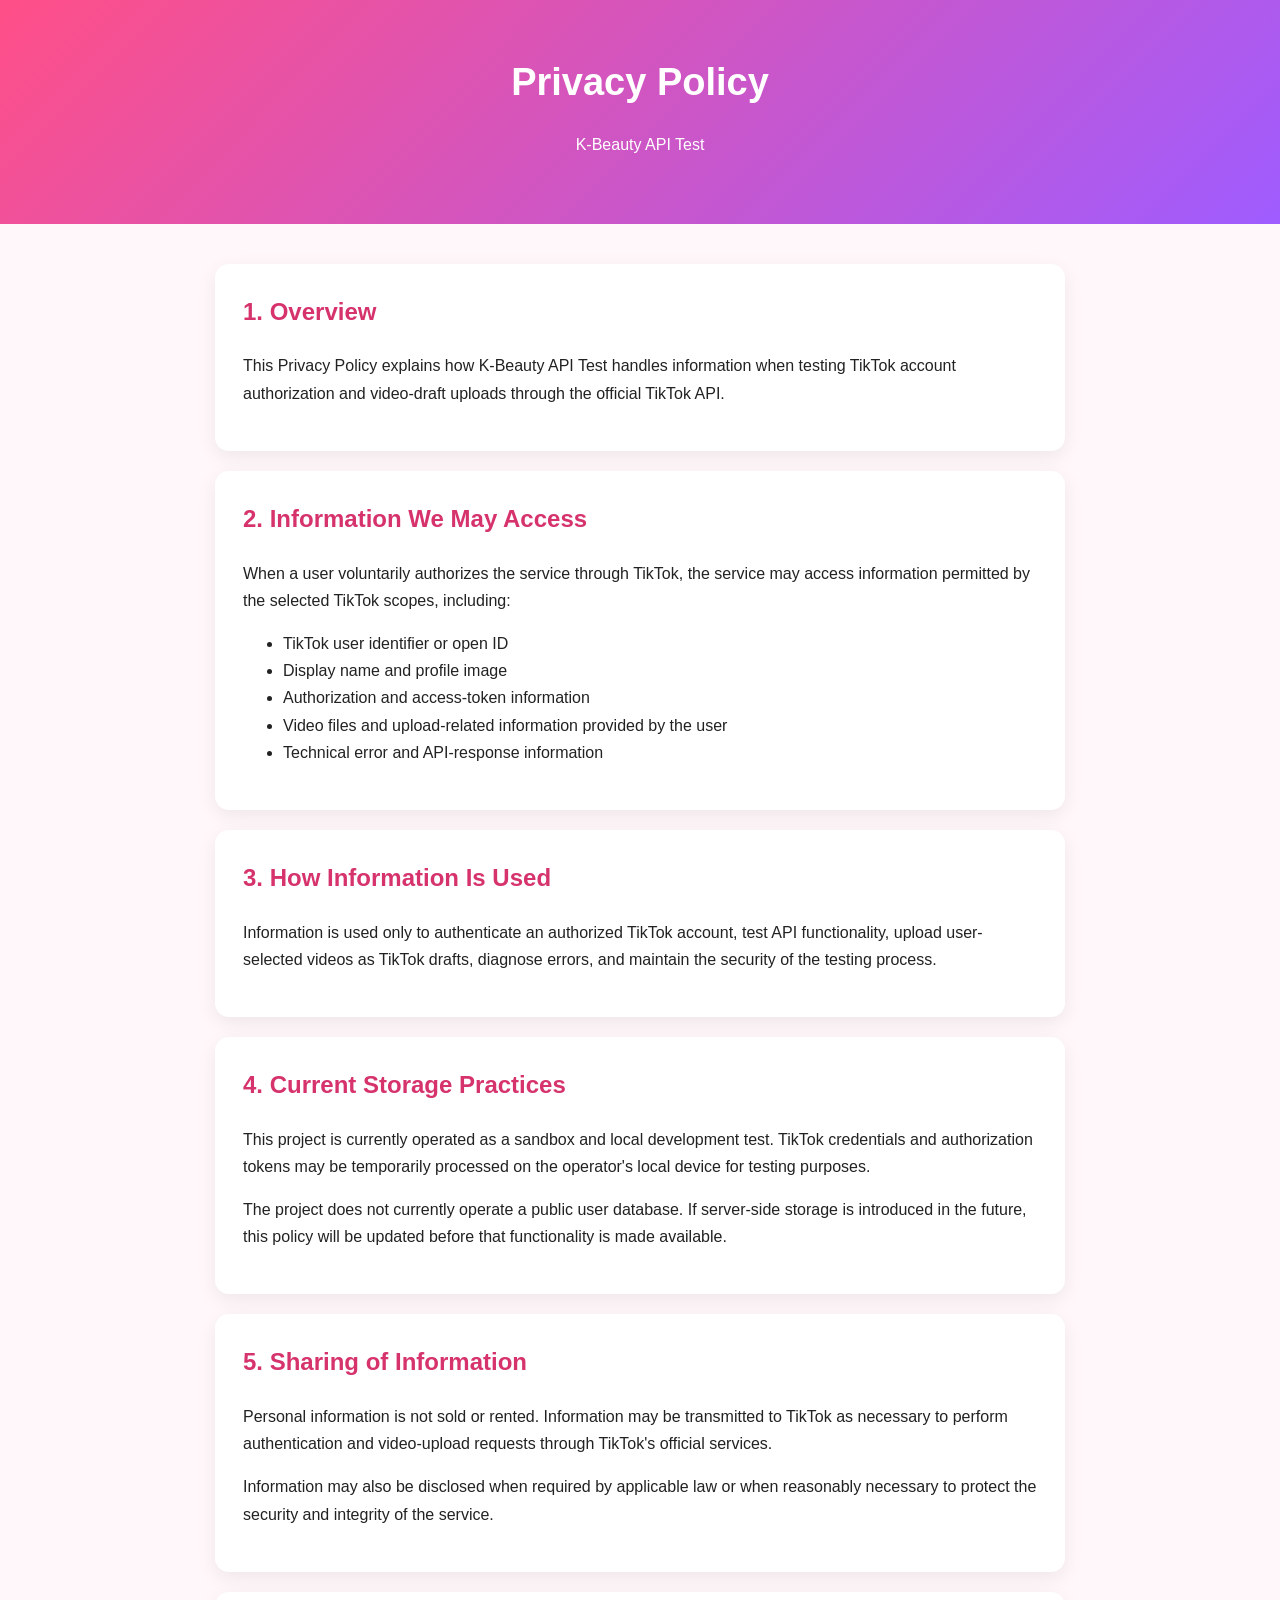
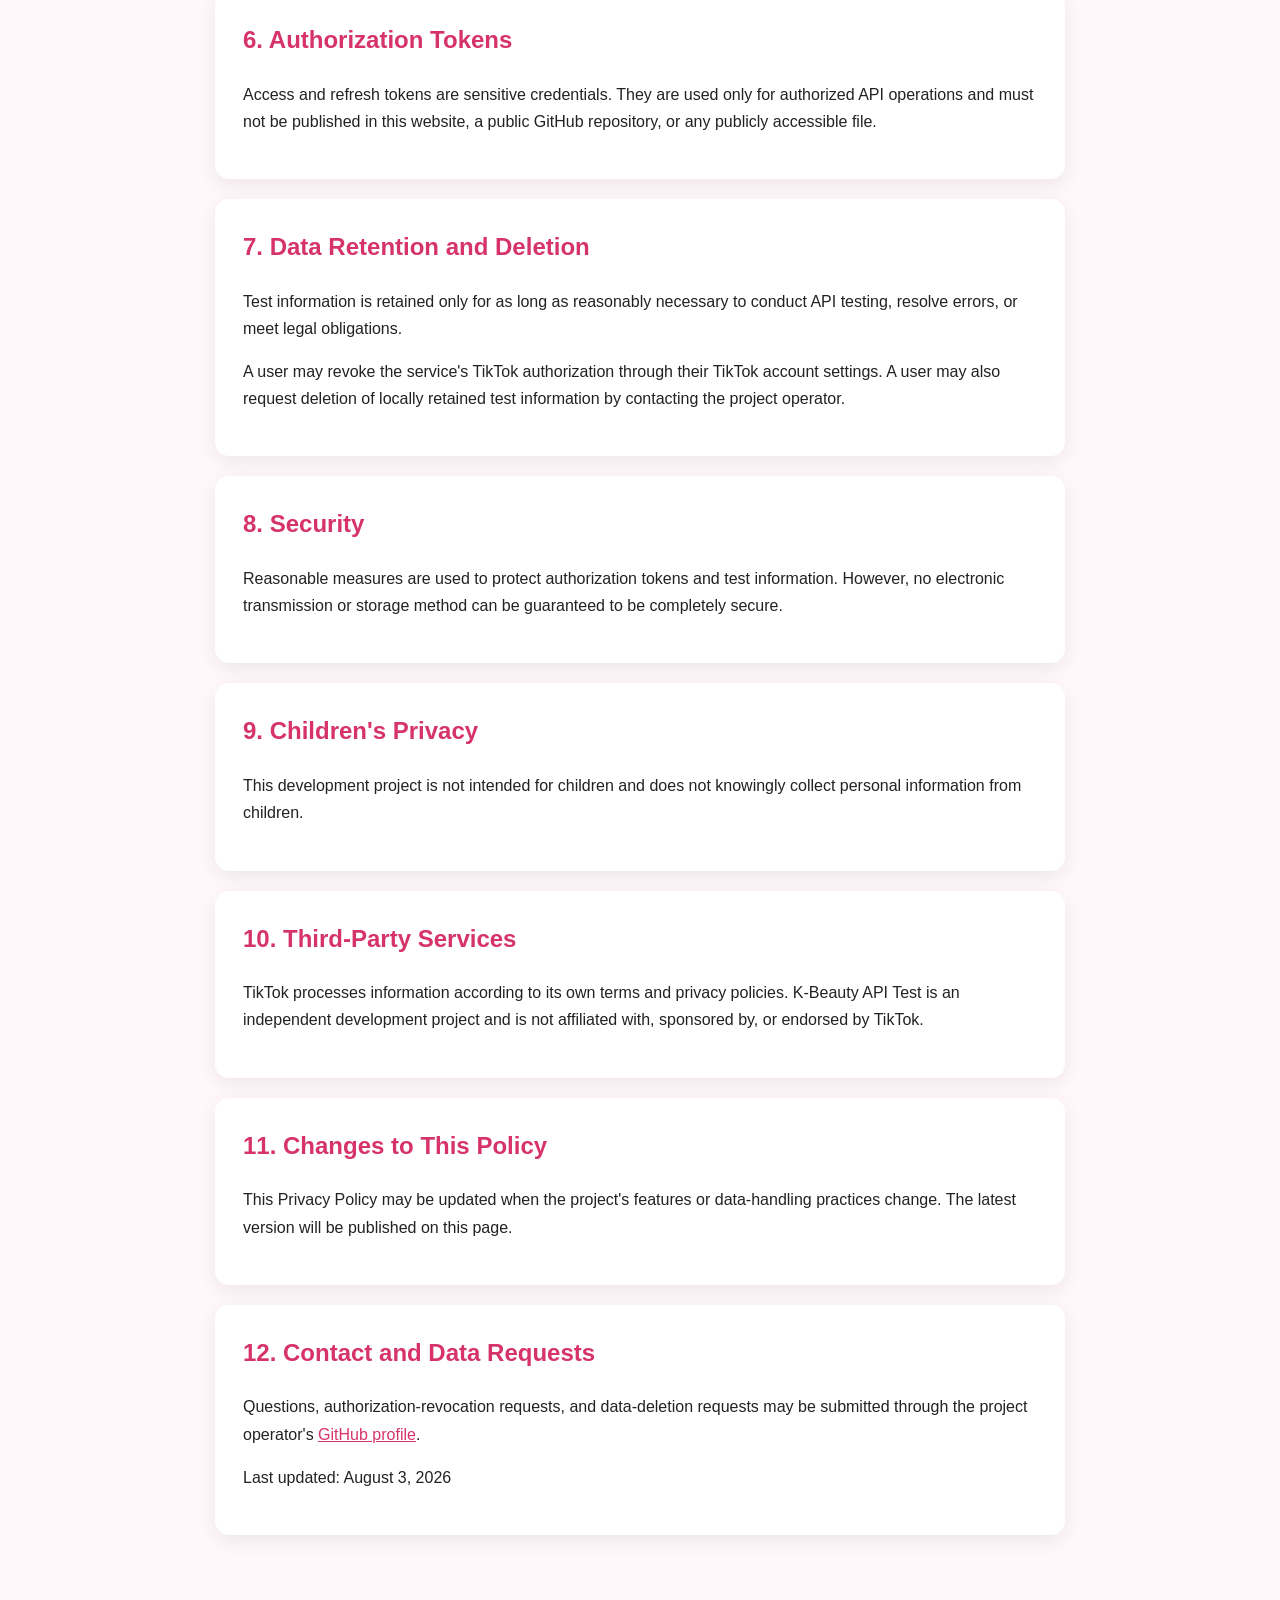
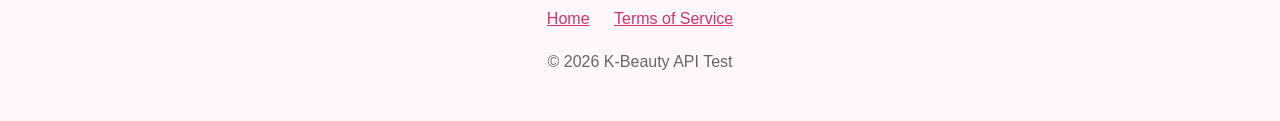
==== privacy.html @ d3328d34 "Add privacy page This file contains the Privacy Policy for the K-Beauty API Test project, detailing " ====
<!DOCTYPE html>
<html lang="en">
<head>
  <meta charset="UTF-8">
  <meta name="viewport" content="width=device-width, initial-scale=1.0">
  <title>Privacy Policy | K-Beauty API Test</title>

  <style>
    body {
      margin: 0;
      font-family: Arial, sans-serif;
      background: #fff7fa;
      color: #222;
      line-height: 1.7;
    }

    header {
      background: linear-gradient(135deg, #ff4f87, #9f5cff);
      color: white;
      padding: 50px 20px;
      text-align: center;
    }

    header h1 {
      margin: 0;
      font-size: 38px;
    }

    main {
      max-width: 850px;
      margin: 40px auto;
      padding: 0 20px;
    }

    section {
      background: white;
      border-radius: 14px;
      padding: 28px;
      margin-bottom: 20px;
      box-shadow: 0 6px 20px rgba(0, 0, 0, 0.07);
    }

    h2 {
      color: #d6336c;
      margin-top: 0;
    }

    a {
      color: #d6336c;
    }

    footer {
      text-align: center;
      padding: 30px 20px;
      color: #666;
    }

    footer a {
      margin: 0 10px;
    }
  </style>
</head>

<body>
  <header>
    <h1>Privacy Policy</h1>
    <p>K-Beauty API Test</p>
  </header>

  <main>
    <section>
      <h2>1. Overview</h2>
      <p>
        This Privacy Policy explains how K-Beauty API Test handles
        information when testing TikTok account authorization and
        video-draft uploads through the official TikTok API.
      </p>
    </section>

    <section>
      <h2>2. Information We May Access</h2>
      <p>
        When a user voluntarily authorizes the service through TikTok,
        the service may access information permitted by the selected
        TikTok scopes, including:
      </p>
      <ul>
        <li>TikTok user identifier or open ID</li>
        <li>Display name and profile image</li>
        <li>Authorization and access-token information</li>
        <li>Video files and upload-related information provided by the user</li>
        <li>Technical error and API-response information</li>
      </ul>
    </section>

    <section>
      <h2>3. How Information Is Used</h2>
      <p>
        Information is used only to authenticate an authorized TikTok
        account, test API functionality, upload user-selected videos as
        TikTok drafts, diagnose errors, and maintain the security of the
        testing process.
      </p>
    </section>

    <section>
      <h2>4. Current Storage Practices</h2>
      <p>
        This project is currently operated as a sandbox and local
        development test. TikTok credentials and authorization tokens
        may be temporarily processed on the operator's local device for
        testing purposes.
      </p>
      <p>
        The project does not currently operate a public user database.
        If server-side storage is introduced in the future, this policy
        will be updated before that functionality is made available.
      </p>
    </section>

    <section>
      <h2>5. Sharing of Information</h2>
      <p>
        Personal information is not sold or rented. Information may be
        transmitted to TikTok as necessary to perform authentication
        and video-upload requests through TikTok's official services.
      </p>
      <p>
        Information may also be disclosed when required by applicable
        law or when reasonably necessary to protect the security and
        integrity of the service.
      </p>
    </section>

    <section>
      <h2>6. Authorization Tokens</h2>
      <p>
        Access and refresh tokens are sensitive credentials. They are
        used only for authorized API operations and must not be
        published in this website, a public GitHub repository, or any
        publicly accessible file.
      </p>
    </section>

    <section>
      <h2>7. Data Retention and Deletion</h2>
      <p>
        Test information is retained only for as long as reasonably
        necessary to conduct API testing, resolve errors, or meet legal
        obligations.
      </p>
      <p>
        A user may revoke the service's TikTok authorization through
        their TikTok account settings. A user may also request deletion
        of locally retained test information by contacting the project
        operator.
      </p>
    </section>

    <section>
      <h2>8. Security</h2>
      <p>
        Reasonable measures are used to protect authorization tokens
        and test information. However, no electronic transmission or
        storage method can be guaranteed to be completely secure.
      </p>
    </section>

    <section>
      <h2>9. Children's Privacy</h2>
      <p>
        This development project is not intended for children and does
        not knowingly collect personal information from children.
      </p>
    </section>

    <section>
      <h2>10. Third-Party Services</h2>
      <p>
        TikTok processes information according to its own terms and
        privacy policies. K-Beauty API Test is an independent
        development project and is not affiliated with, sponsored by,
        or endorsed by TikTok.
      </p>
    </section>

    <section>
      <h2>11. Changes to This Policy</h2>
      <p>
        This Privacy Policy may be updated when the project's features
        or data-handling practices change. The latest version will be
        published on this page.
      </p>
    </section>

    <section>
      <h2>12. Contact and Data Requests</h2>
      <p>
        Questions, authorization-revocation requests, and data-deletion
        requests may be submitted through the project operator's
        <a href="https://github.com/k2postman">GitHub profile</a>.
      </p>
      <p>Last updated: August 3, 2026</p>
    </section>
  </main>

  <footer>
    <a href="index.html">Home</a>
    <a href="terms.html">Terms of Service</a>
    <p>&copy; 2026 K-Beauty API Test</p>
  </footer>
</body>
</html>
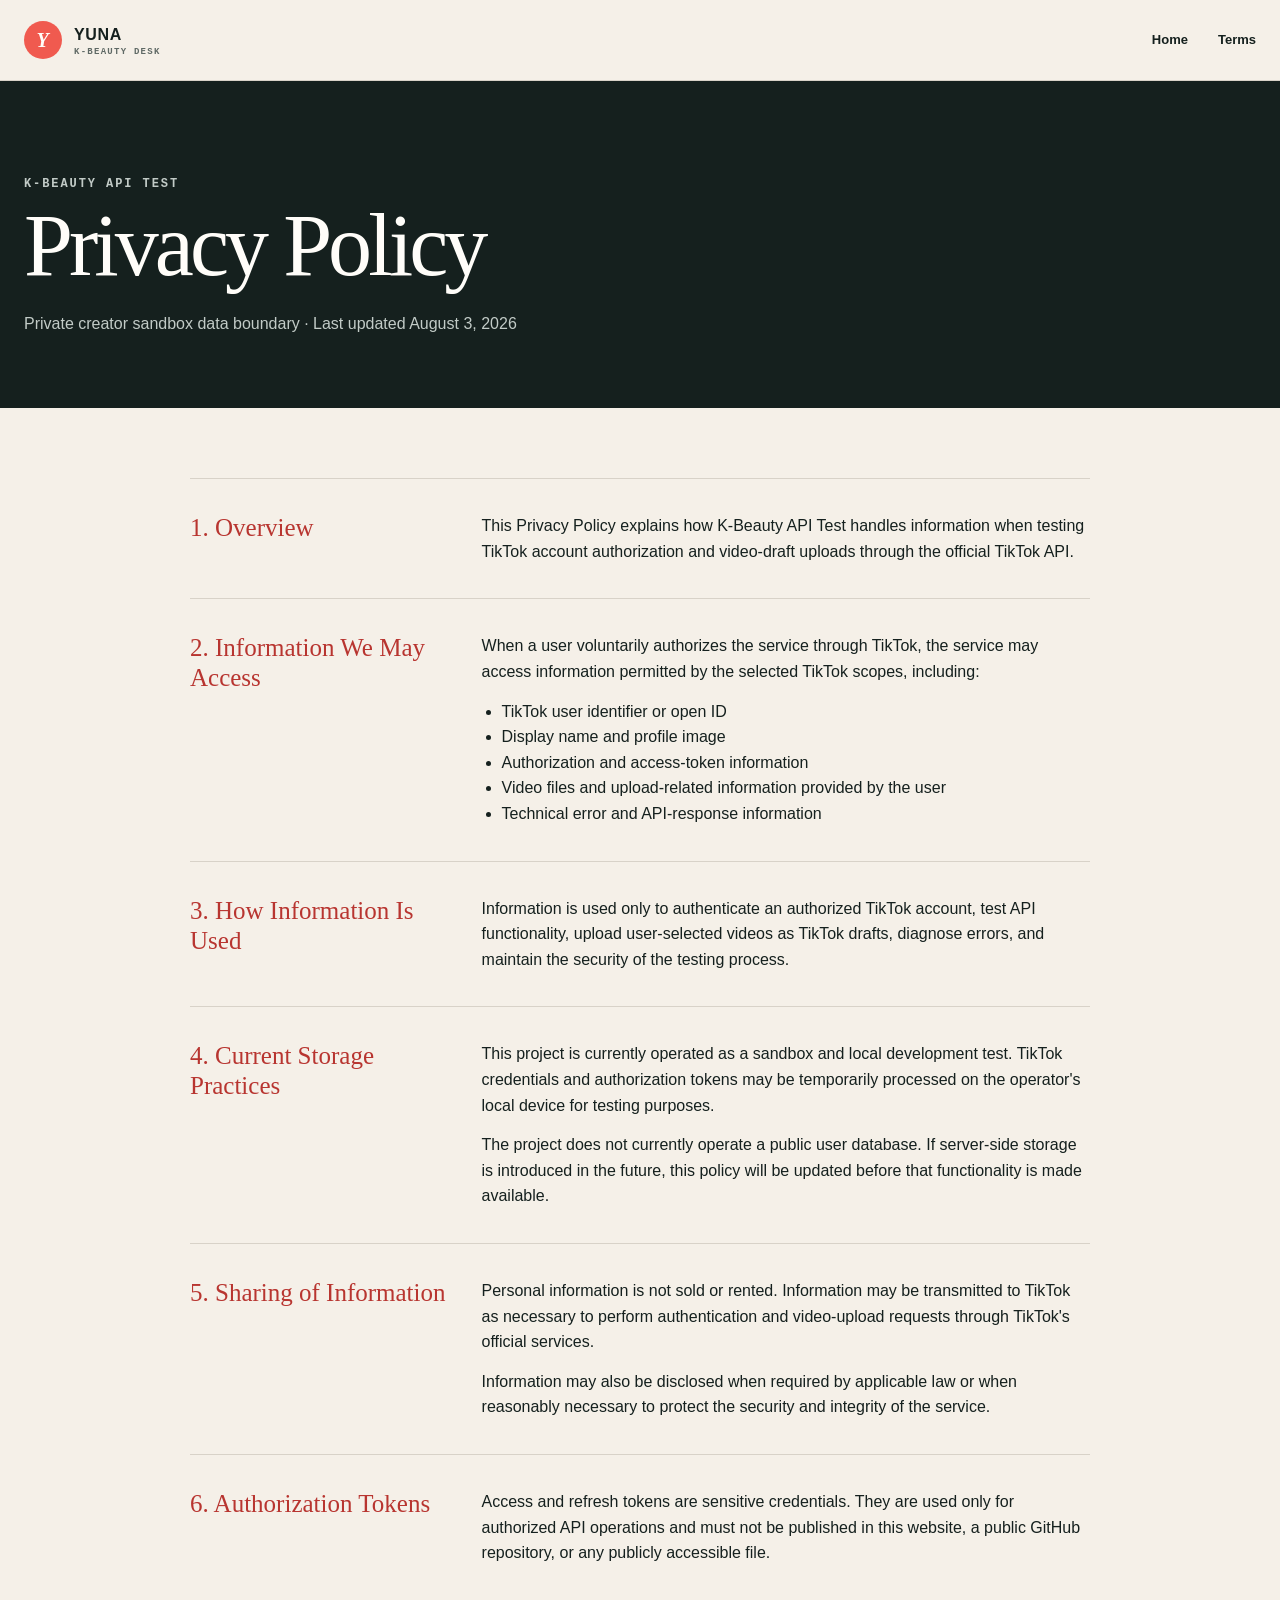
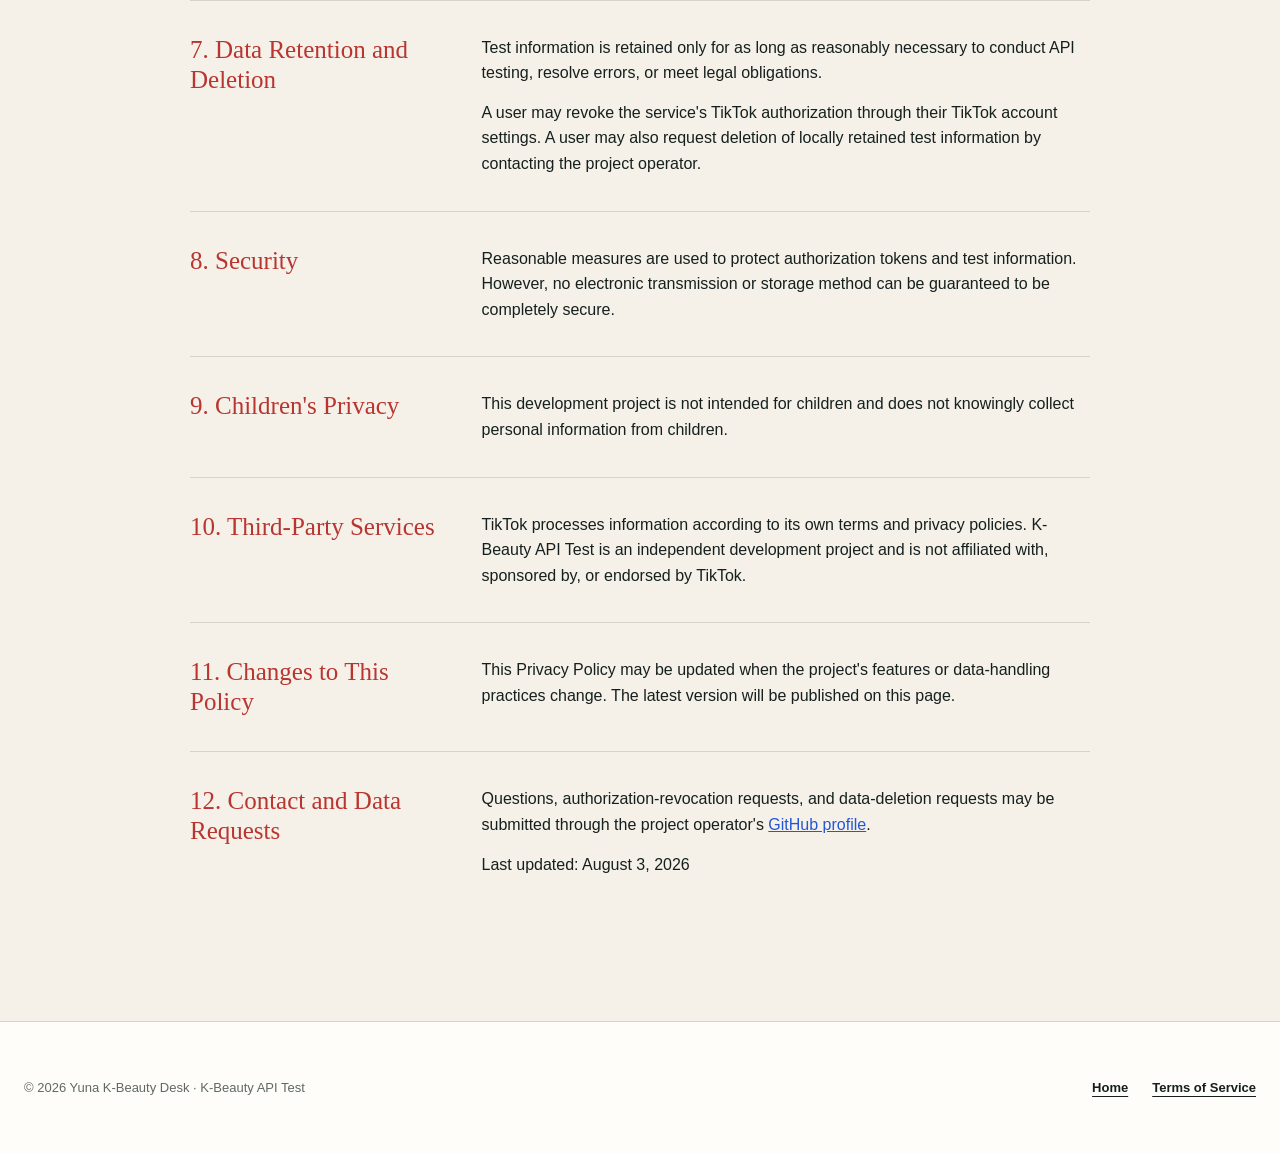
==== commit 0ab3dbb6: "[verified] Build Yuna K-Beauty channel site" ====
--- a/privacy.html
+++ b/privacy.html
@@ -3,211 +3,36 @@
 <head>
   <meta charset="UTF-8">
   <meta name="viewport" content="width=device-width, initial-scale=1.0">
-  <title>Privacy Policy | K-Beauty API Test</title>
-
-  <style>
-    body {
-      margin: 0;
-      font-family: Arial, sans-serif;
-      background: #fff7fa;
-      color: #222;
-      line-height: 1.7;
-    }
-
-    header {
-      background: linear-gradient(135deg, #ff4f87, #9f5cff);
-      color: white;
-      padding: 50px 20px;
-      text-align: center;
-    }
-
-    header h1 {
-      margin: 0;
-      font-size: 38px;
-    }
-
-    main {
-      max-width: 850px;
-      margin: 40px auto;
-      padding: 0 20px;
-    }
-
-    section {
-      background: white;
-      border-radius: 14px;
-      padding: 28px;
-      margin-bottom: 20px;
-      box-shadow: 0 6px 20px rgba(0, 0, 0, 0.07);
-    }
-
-    h2 {
-      color: #d6336c;
-      margin-top: 0;
-    }
-
-    a {
-      color: #d6336c;
-    }
-
-    footer {
-      text-align: center;
-      padding: 30px 20px;
-      color: #666;
-    }
-
-    footer a {
-      margin: 0 10px;
-    }
-  </style>
+  <meta name="description" content="Privacy Policy for the private K-Beauty API Test creator sandbox.">
+  <link rel="icon" type="image/jpeg" href="assets/yuna-channel-avatar.jpg">
+  <link rel="stylesheet" href="styles.css">
+  <title>Privacy Policy | Yuna K-Beauty Desk</title>
 </head>
-
 <body>
-  <header>
-    <h1>Privacy Policy</h1>
-    <p>K-Beauty API Test</p>
+  <a class="skip-link" href="#main-content">Skip to main content</a>
+  <header class="site-header">
+    <nav class="nav wrap" aria-label="Primary navigation">
+      <a class="brand" href="index.html" aria-label="Yuna K-Beauty Desk home"><span class="brand-mark" aria-hidden="true">Y</span><span>YUNA <small>K-BEAUTY DESK</small></span></a>
+      <ul class="nav-links"><li><a href="index.html">Home</a></li><li><a href="terms.html">Terms</a></li></ul>
+    </nav>
   </header>
-
-  <main>
-    <section>
-      <h2>1. Overview</h2>
-      <p>
-        This Privacy Policy explains how K-Beauty API Test handles
-        information when testing TikTok account authorization and
-        video-draft uploads through the official TikTok API.
-      </p>
-    </section>
-
-    <section>
-      <h2>2. Information We May Access</h2>
-      <p>
-        When a user voluntarily authorizes the service through TikTok,
-        the service may access information permitted by the selected
-        TikTok scopes, including:
-      </p>
-      <ul>
-        <li>TikTok user identifier or open ID</li>
-        <li>Display name and profile image</li>
-        <li>Authorization and access-token information</li>
-        <li>Video files and upload-related information provided by the user</li>
-        <li>Technical error and API-response information</li>
-      </ul>
-    </section>
-
-    <section>
-      <h2>3. How Information Is Used</h2>
-      <p>
-        Information is used only to authenticate an authorized TikTok
-        account, test API functionality, upload user-selected videos as
-        TikTok drafts, diagnose errors, and maintain the security of the
-        testing process.
-      </p>
-    </section>
-
-    <section>
-      <h2>4. Current Storage Practices</h2>
-      <p>
-        This project is currently operated as a sandbox and local
-        development test. TikTok credentials and authorization tokens
-        may be temporarily processed on the operator's local device for
-        testing purposes.
-      </p>
-      <p>
-        The project does not currently operate a public user database.
-        If server-side storage is introduced in the future, this policy
-        will be updated before that functionality is made available.
-      </p>
-    </section>
-
-    <section>
-      <h2>5. Sharing of Information</h2>
-      <p>
-        Personal information is not sold or rented. Information may be
-        transmitted to TikTok as necessary to perform authentication
-        and video-upload requests through TikTok's official services.
-      </p>
-      <p>
-        Information may also be disclosed when required by applicable
-        law or when reasonably necessary to protect the security and
-        integrity of the service.
-      </p>
-    </section>
-
-    <section>
-      <h2>6. Authorization Tokens</h2>
-      <p>
-        Access and refresh tokens are sensitive credentials. They are
-        used only for authorized API operations and must not be
-        published in this website, a public GitHub repository, or any
-        publicly accessible file.
-      </p>
-    </section>
-
-    <section>
-      <h2>7. Data Retention and Deletion</h2>
-      <p>
-        Test information is retained only for as long as reasonably
-        necessary to conduct API testing, resolve errors, or meet legal
-        obligations.
-      </p>
-      <p>
-        A user may revoke the service's TikTok authorization through
-        their TikTok account settings. A user may also request deletion
-        of locally retained test information by contacting the project
-        operator.
-      </p>
-    </section>
-
-    <section>
-      <h2>8. Security</h2>
-      <p>
-        Reasonable measures are used to protect authorization tokens
-        and test information. However, no electronic transmission or
-        storage method can be guaranteed to be completely secure.
-      </p>
-    </section>
-
-    <section>
-      <h2>9. Children's Privacy</h2>
-      <p>
-        This development project is not intended for children and does
-        not knowingly collect personal information from children.
-      </p>
-    </section>
-
-    <section>
-      <h2>10. Third-Party Services</h2>
-      <p>
-        TikTok processes information according to its own terms and
-        privacy policies. K-Beauty API Test is an independent
-        development project and is not affiliated with, sponsored by,
-        or endorsed by TikTok.
-      </p>
-    </section>
-
-    <section>
-      <h2>11. Changes to This Policy</h2>
-      <p>
-        This Privacy Policy may be updated when the project's features
-        or data-handling practices change. The latest version will be
-        published on this page.
-      </p>
-    </section>
-
-    <section>
-      <h2>12. Contact and Data Requests</h2>
-      <p>
-        Questions, authorization-revocation requests, and data-deletion
-        requests may be submitted through the project operator's
-        <a href="https://github.com/k2postman">GitHub profile</a>.
-      </p>
-      <p>Last updated: August 3, 2026</p>
-    </section>
+  <div class="legal-hero">
+    <div class="wrap"><p class="eyebrow">K-Beauty API Test</p><h1>Privacy Policy</h1><p>Private creator sandbox data boundary · Last updated August 3, 2026</p></div>
+  </div>
+  <main class="legal-main wrap" id="main-content">
+    <section><h2>1. Overview</h2><div><p>This Privacy Policy explains how K-Beauty API Test handles information when testing TikTok account authorization and video-draft uploads through the official TikTok API.</p></div></section>
+    <section><h2>2. Information We May Access</h2><div><p>When a user voluntarily authorizes the service through TikTok, the service may access information permitted by the selected TikTok scopes, including:</p><ul><li>TikTok user identifier or open ID</li><li>Display name and profile image</li><li>Authorization and access-token information</li><li>Video files and upload-related information provided by the user</li><li>Technical error and API-response information</li></ul></div></section>
+    <section><h2>3. How Information Is Used</h2><div><p>Information is used only to authenticate an authorized TikTok account, test API functionality, upload user-selected videos as TikTok drafts, diagnose errors, and maintain the security of the testing process.</p></div></section>
+    <section><h2>4. Current Storage Practices</h2><div><p>This project is currently operated as a sandbox and local development test. TikTok credentials and authorization tokens may be temporarily processed on the operator's local device for testing purposes.</p><p>The project does not currently operate a public user database. If server-side storage is introduced in the future, this policy will be updated before that functionality is made available.</p></div></section>
+    <section><h2>5. Sharing of Information</h2><div><p>Personal information is not sold or rented. Information may be transmitted to TikTok as necessary to perform authentication and video-upload requests through TikTok's official services.</p><p>Information may also be disclosed when required by applicable law or when reasonably necessary to protect the security and integrity of the service.</p></div></section>
+    <section><h2>6. Authorization Tokens</h2><div><p>Access and refresh tokens are sensitive credentials. They are used only for authorized API operations and must not be published in this website, a public GitHub repository, or any publicly accessible file.</p></div></section>
+    <section><h2>7. Data Retention and Deletion</h2><div><p>Test information is retained only for as long as reasonably necessary to conduct API testing, resolve errors, or meet legal obligations.</p><p>A user may revoke the service's TikTok authorization through their TikTok account settings. A user may also request deletion of locally retained test information by contacting the project operator.</p></div></section>
+    <section><h2>8. Security</h2><div><p>Reasonable measures are used to protect authorization tokens and test information. However, no electronic transmission or storage method can be guaranteed to be completely secure.</p></div></section>
+    <section><h2>9. Children's Privacy</h2><div><p>This development project is not intended for children and does not knowingly collect personal information from children.</p></div></section>
+    <section><h2>10. Third-Party Services</h2><div><p>TikTok processes information according to its own terms and privacy policies. K-Beauty API Test is an independent development project and is not affiliated with, sponsored by, or endorsed by TikTok.</p></div></section>
+    <section><h2>11. Changes to This Policy</h2><div><p>This Privacy Policy may be updated when the project's features or data-handling practices change. The latest version will be published on this page.</p></div></section>
+    <section><h2>12. Contact and Data Requests</h2><div><p>Questions, authorization-revocation requests, and data-deletion requests may be submitted through the project operator's <a href="https://github.com/k2postman">GitHub profile</a>.</p><p>Last updated: August 3, 2026</p></div></section>
   </main>
-
-  <footer>
-    <a href="index.html">Home</a>
-    <a href="terms.html">Terms of Service</a>
-    <p>&copy; 2026 K-Beauty API Test</p>
-  </footer>
+  <footer class="site-footer"><div class="footer-grid wrap"><p class="footer-copy">© 2026 Yuna K-Beauty Desk · K-Beauty API Test</p><ul class="footer-links"><li><a href="index.html">Home</a></li><li><a href="terms.html">Terms of Service</a></li></ul></div></footer>
 </body>
 </html>
--- a/styles.css
+++ b/styles.css
@@ -0,0 +1,691 @@
+:root {
+  --paper: #f5f0e8;
+  --paper-deep: #eae3d8;
+  --white: #fffdf9;
+  --ink: #15201e;
+  --muted: #5f6965;
+  --coral: #f05a4f;
+  --coral-dark: #b83530;
+  --cobalt: #2457d6;
+  --line: #d8d2c8;
+  --serif: Georgia, "Times New Roman", serif;
+  --sans: Arial, "Helvetica Neue", Helvetica, sans-serif;
+  --mono: "Courier New", Courier, monospace;
+  --max: 1240px;
+  --shadow: 0 24px 70px rgba(21, 32, 30, 0.12);
+}
+
+* { box-sizing: border-box; }
+
+html {
+  scroll-behavior: smooth;
+  color-scheme: light;
+}
+
+body {
+  margin: 0;
+  background: var(--paper);
+  color: var(--ink);
+  font-family: var(--sans);
+  font-size: 16px;
+  line-height: 1.6;
+  text-rendering: optimizeLegibility;
+}
+
+a { color: inherit; }
+
+img {
+  display: block;
+  max-width: 100%;
+}
+
+button,
+a { -webkit-tap-highlight-color: transparent; }
+
+a:focus-visible {
+  outline: 3px solid var(--cobalt);
+  outline-offset: 5px;
+  border-radius: 3px;
+}
+
+.skip-link {
+  position: fixed;
+  z-index: 999;
+  top: 14px;
+  left: 14px;
+  transform: translateY(-150%);
+  padding: 12px 18px;
+  background: var(--ink);
+  color: var(--white);
+  font-weight: 700;
+  text-decoration: none;
+}
+
+.skip-link:focus { transform: translateY(0); }
+
+.wrap {
+  width: min(calc(100% - 48px), var(--max));
+  margin-inline: auto;
+}
+
+.utility {
+  border-bottom: 1px solid var(--line);
+  background: var(--paper-deep);
+}
+
+.utility .wrap {
+  display: flex;
+  justify-content: space-between;
+  gap: 24px;
+  padding-block: 10px;
+  font-family: var(--mono);
+  font-size: 11px;
+  font-weight: 700;
+  letter-spacing: 0.14em;
+  text-transform: uppercase;
+}
+
+.site-header { border-bottom: 1px solid var(--line); }
+
+.nav {
+  min-height: 80px;
+  display: flex;
+  align-items: center;
+  justify-content: space-between;
+  gap: 30px;
+}
+
+.brand {
+  min-height: 44px;
+  display: inline-flex;
+  align-items: center;
+  gap: 12px;
+  text-decoration: none;
+  font-weight: 800;
+  letter-spacing: 0.04em;
+}
+
+.brand-mark {
+  width: 38px;
+  height: 38px;
+  display: grid;
+  place-items: center;
+  background: var(--coral);
+  color: var(--white);
+  border-radius: 50%;
+  font-family: var(--serif);
+  font-size: 20px;
+  font-style: italic;
+}
+
+.brand small {
+  display: block;
+  color: var(--muted);
+  font-family: var(--mono);
+  font-size: 9px;
+  line-height: 1.2;
+  letter-spacing: 0.14em;
+}
+
+.nav-links {
+  display: flex;
+  align-items: center;
+  gap: 30px;
+  margin: 0;
+  padding: 0;
+  list-style: none;
+  font-size: 13px;
+  font-weight: 700;
+}
+
+.nav-links a {
+  display: inline-flex;
+  min-height: 44px;
+  align-items: center;
+  text-decoration: none;
+}
+
+.nav-links a:hover { color: var(--coral-dark); }
+
+.hero {
+  min-height: 710px;
+  display: grid;
+  grid-template-columns: minmax(0, 1.12fr) minmax(340px, 0.88fr);
+  align-items: center;
+  gap: clamp(48px, 7vw, 100px);
+  padding-block: clamp(72px, 9vw, 132px);
+}
+
+.eyebrow,
+.section-kicker,
+.source-label {
+  margin: 0 0 18px;
+  color: var(--cobalt);
+  font-family: var(--mono);
+  font-size: 12px;
+  font-weight: 700;
+  letter-spacing: 0.16em;
+  text-transform: uppercase;
+}
+
+.hero h1 {
+  max-width: 760px;
+  margin: 0;
+  font-family: var(--serif);
+  font-size: clamp(58px, 7.6vw, 112px);
+  font-weight: 400;
+  line-height: 0.91;
+  letter-spacing: -0.055em;
+  text-wrap: balance;
+}
+
+.hero h1 em {
+  color: var(--coral);
+  font-weight: 400;
+}
+
+.hero-deck {
+  max-width: 660px;
+  margin: 30px 0 0;
+  color: var(--muted);
+  font-size: clamp(18px, 2vw, 23px);
+  line-height: 1.5;
+  text-wrap: pretty;
+}
+
+.hero-actions {
+  display: flex;
+  align-items: center;
+  flex-wrap: wrap;
+  gap: 20px 28px;
+  margin-top: 38px;
+}
+
+.button {
+  min-height: 52px;
+  display: inline-flex;
+  align-items: center;
+  justify-content: center;
+  gap: 12px;
+  padding: 14px 21px;
+  border: 2px solid var(--ink);
+  background: var(--ink);
+  color: var(--white);
+  font-size: 14px;
+  font-weight: 800;
+  text-decoration: none;
+  transition: transform 160ms ease, background 160ms ease;
+}
+
+.button:hover {
+  transform: translateY(-2px);
+  background: var(--coral);
+  border-color: var(--coral);
+}
+
+.text-link {
+  min-height: 44px;
+  display: inline-flex;
+  align-items: center;
+  gap: 8px;
+  color: var(--ink);
+  font-size: 14px;
+  font-weight: 800;
+  text-underline-offset: 5px;
+}
+
+.hero-visual {
+  position: relative;
+  width: min(100%, 470px);
+  justify-self: end;
+}
+
+.portrait-card {
+  position: relative;
+  padding: 24px 24px 30px;
+  background: var(--white);
+  border: 1px solid var(--line);
+  box-shadow: var(--shadow);
+  transform: rotate(1.8deg);
+}
+
+.portrait-card::before {
+  content: "";
+  position: absolute;
+  z-index: -1;
+  inset: 18px -18px -18px 18px;
+  background: var(--coral);
+}
+
+.portrait-card img {
+  width: 100%;
+  aspect-ratio: 1;
+  object-fit: cover;
+  filter: saturate(0.94) contrast(1.02);
+}
+
+.portrait-caption {
+  display: flex;
+  justify-content: space-between;
+  gap: 20px;
+  margin-top: 20px;
+  font-family: var(--mono);
+  font-size: 11px;
+  font-weight: 700;
+  letter-spacing: 0.1em;
+  text-transform: uppercase;
+}
+
+.proof-note {
+  position: absolute;
+  z-index: 2;
+  right: -44px;
+  top: 11%;
+  width: 156px;
+  padding: 12px 14px;
+  background: var(--cobalt);
+  color: var(--white);
+  font-family: var(--mono);
+  font-size: 10px;
+  font-weight: 700;
+  letter-spacing: 0.1em;
+  line-height: 1.4;
+  text-transform: uppercase;
+  transform: rotate(-4deg);
+}
+
+.proof-note::after {
+  content: "";
+  position: absolute;
+  right: 18px;
+  bottom: -16px;
+  width: 30px;
+  height: 2px;
+  background: var(--cobalt);
+  transform: rotate(42deg);
+  transform-origin: right center;
+}
+
+.editorial-rule {
+  border: 0;
+  border-top: 1px solid var(--line);
+  margin: 0;
+}
+
+.section {
+  padding-block: clamp(84px, 10vw, 148px);
+}
+
+.section-heading {
+  max-width: 800px;
+  margin: 0;
+  font-family: var(--serif);
+  font-size: clamp(42px, 6vw, 76px);
+  font-weight: 400;
+  line-height: 1.02;
+  letter-spacing: -0.045em;
+  text-wrap: balance;
+}
+
+.section-intro {
+  max-width: 620px;
+  margin: 24px 0 0;
+  color: var(--muted);
+  font-size: 18px;
+}
+
+.method-layout {
+  display: grid;
+  grid-template-columns: 0.7fr 1.3fr;
+  gap: clamp(50px, 9vw, 140px);
+  align-items: start;
+}
+
+.method-copy { position: sticky; top: 34px; }
+
+.method-list { border-bottom: 1px solid var(--line); }
+
+.method-item {
+  display: grid;
+  grid-template-columns: 74px minmax(0, 1fr);
+  gap: 24px;
+  padding-block: 35px;
+  border-top: 1px solid var(--line);
+}
+
+.method-number {
+  color: var(--coral);
+  font-family: var(--serif);
+  font-size: 44px;
+  font-style: italic;
+  line-height: 1;
+}
+
+.method-item h3 {
+  margin: 0 0 8px;
+  font-family: var(--serif);
+  font-size: clamp(26px, 3vw, 36px);
+  font-weight: 400;
+  line-height: 1.15;
+}
+
+.method-item p {
+  max-width: 620px;
+  margin: 0;
+  color: var(--muted);
+}
+
+.latest {
+  background: var(--ink);
+  color: var(--white);
+}
+
+.latest .section-kicker { color: #9bb5ff; }
+.latest .section-intro { color: #c2cbc7; }
+
+.video-grid {
+  display: grid;
+  grid-template-columns: repeat(3, minmax(0, 1fr));
+  gap: 22px;
+  margin-top: 56px;
+}
+
+.video-card {
+  position: relative;
+  color: var(--white);
+  text-decoration: none;
+}
+
+.video-card figure { margin: 0; }
+
+.video-image {
+  position: relative;
+  overflow: hidden;
+  aspect-ratio: 9 / 14;
+  background: #2a3532;
+}
+
+.video-image img {
+  width: 100%;
+  height: 100%;
+  object-fit: cover;
+  transition: transform 300ms ease, filter 300ms ease;
+}
+
+.video-card:hover .video-image img {
+  transform: scale(1.025);
+  filter: brightness(0.86);
+}
+
+.video-index {
+  position: absolute;
+  top: 14px;
+  left: 14px;
+  min-width: 40px;
+  height: 40px;
+  display: grid;
+  place-items: center;
+  background: var(--white);
+  color: var(--ink);
+  border-radius: 50%;
+  font-family: var(--mono);
+  font-size: 11px;
+  font-weight: 700;
+}
+
+.video-card figcaption {
+  display: grid;
+  grid-template-columns: 1fr auto;
+  gap: 14px;
+  align-items: start;
+  padding: 18px 2px 12px;
+  border-bottom: 1px solid #42504d;
+}
+
+.video-card h3 {
+  margin: 0;
+  font-family: var(--serif);
+  font-size: clamp(20px, 2vw, 28px);
+  font-weight: 400;
+  line-height: 1.22;
+}
+
+.video-card .arrow {
+  color: #9bb5ff;
+  font-size: 22px;
+  line-height: 1;
+}
+
+.positioning {
+  display: grid;
+  grid-template-columns: 1.1fr 0.9fr;
+  gap: clamp(50px, 9vw, 120px);
+  align-items: center;
+}
+
+.quote-panel {
+  position: relative;
+  padding: clamp(36px, 6vw, 72px);
+  background: var(--coral);
+  color: var(--white);
+}
+
+.quote-panel blockquote {
+  margin: 0;
+  font-family: var(--serif);
+  font-size: clamp(35px, 5vw, 64px);
+  line-height: 1.05;
+  letter-spacing: -0.035em;
+}
+
+.quote-panel p {
+  margin: 28px 0 0;
+  font-family: var(--mono);
+  font-size: 11px;
+  font-weight: 700;
+  letter-spacing: 0.14em;
+  text-transform: uppercase;
+}
+
+.boundary-list {
+  margin: 0;
+  padding: 0;
+  list-style: none;
+  border-top: 1px solid var(--line);
+}
+
+.boundary-list li {
+  padding: 22px 0;
+  border-bottom: 1px solid var(--line);
+}
+
+.boundary-list strong {
+  display: block;
+  margin-bottom: 4px;
+  font-family: var(--serif);
+  font-size: 24px;
+  font-weight: 400;
+}
+
+.boundary-list span { color: var(--muted); }
+
+.api-lab {
+  padding-block: clamp(70px, 8vw, 110px);
+  background: var(--cobalt);
+  color: var(--white);
+}
+
+.api-grid {
+  display: grid;
+  grid-template-columns: 0.7fr 1.3fr;
+  gap: 50px;
+  align-items: start;
+}
+
+.api-lab .section-kicker { color: #d7e0ff; }
+.api-lab h2 {
+  margin: 0;
+  font-family: var(--serif);
+  font-size: clamp(38px, 5vw, 62px);
+  font-weight: 400;
+  line-height: 1;
+}
+
+.api-copy {
+  max-width: 700px;
+  margin: 0;
+  color: #eef2ff;
+  font-size: 17px;
+}
+
+.api-copy + .api-copy { margin-top: 18px; }
+
+.site-footer {
+  padding-block: 44px;
+  background: var(--white);
+  border-top: 1px solid var(--line);
+}
+
+.footer-grid {
+  display: flex;
+  justify-content: space-between;
+  align-items: center;
+  gap: 30px;
+}
+
+.footer-copy {
+  margin: 0;
+  color: var(--muted);
+  font-size: 13px;
+}
+
+.footer-links {
+  display: flex;
+  flex-wrap: wrap;
+  gap: 10px 24px;
+  margin: 0;
+  padding: 0;
+  list-style: none;
+  font-size: 13px;
+  font-weight: 700;
+}
+
+.footer-links a {
+  min-height: 44px;
+  display: inline-flex;
+  align-items: center;
+  text-underline-offset: 4px;
+}
+
+/* Legal pages */
+.legal-hero {
+  padding-block: 72px;
+  background: var(--ink);
+  color: var(--white);
+}
+
+.legal-hero h1 {
+  max-width: 820px;
+  margin: 10px 0 0;
+  font-family: var(--serif);
+  font-size: clamp(48px, 7vw, 88px);
+  font-weight: 400;
+  line-height: 0.96;
+  letter-spacing: -0.045em;
+}
+
+.legal-hero p {
+  margin: 22px 0 0;
+  color: #c2cbc7;
+}
+
+.legal-main {
+  max-width: 900px;
+  padding-block: 70px 110px;
+}
+
+.legal-main section {
+  display: grid;
+  grid-template-columns: minmax(160px, 0.42fr) minmax(0, 1fr);
+  gap: 36px;
+  padding-block: 34px;
+  border-top: 1px solid var(--line);
+}
+
+.legal-main h2 {
+  margin: 0;
+  color: var(--coral-dark);
+  font-family: var(--serif);
+  font-size: 25px;
+  font-weight: 400;
+  line-height: 1.2;
+}
+
+.legal-main p { margin: 0 0 14px; }
+.legal-main p:last-child { margin-bottom: 0; }
+.legal-main ul { margin: 0; padding-left: 20px; }
+.legal-main a { color: var(--cobalt); }
+
+@media (max-width: 920px) {
+  .hero { grid-template-columns: 1fr 0.8fr; gap: 48px; }
+  .proof-note { right: -14px; }
+  .method-layout,
+  .positioning,
+  .api-grid { grid-template-columns: 1fr; }
+  .method-copy { position: static; }
+  .video-grid { grid-template-columns: repeat(2, minmax(0, 1fr)); }
+}
+
+@media (max-width: 720px) {
+  .wrap { width: min(calc(100% - 32px), var(--max)); }
+  .utility .wrap { justify-content: center; text-align: center; }
+  .utility span:last-child { display: none; }
+  .nav { align-items: flex-start; flex-direction: column; padding-block: 18px; gap: 8px; }
+  .nav-links { width: 100%; justify-content: space-between; gap: 12px; }
+  .hero {
+    min-height: 0;
+    grid-template-columns: 1fr;
+    padding-block: 64px 90px;
+  }
+  .hero h1 { font-size: clamp(54px, 18vw, 84px); }
+  .hero-visual { width: min(88%, 430px); justify-self: center; margin-top: 18px; }
+  .proof-note { right: -22px; top: 8%; }
+  .method-item { grid-template-columns: 50px 1fr; gap: 16px; }
+  .video-grid { grid-template-columns: 1fr; }
+  .video-image { aspect-ratio: 9 / 12; }
+  .footer-grid { align-items: flex-start; flex-direction: column; }
+  .legal-main section { grid-template-columns: 1fr; gap: 14px; }
+}
+
+@media (min-width: 361px) and (max-width: 720px) {
+  .video-grid {
+    grid-template-columns: repeat(2, minmax(0, 1fr));
+    gap: 24px 12px;
+  }
+
+  .video-card figcaption {
+    gap: 6px;
+    padding-top: 12px;
+  }
+
+  .video-card h3 { font-size: 18px; }
+  .video-card .arrow { font-size: 18px; }
+}
+
+@media (max-width: 420px) {
+  .nav-links { flex-wrap: wrap; justify-content: flex-start; }
+  .nav-links li { margin-right: 12px; }
+  .hero-actions { align-items: stretch; flex-direction: column; }
+  .button { width: 100%; }
+  .proof-note { width: 138px; right: -10px; }
+}
+
+@media (prefers-reduced-motion: reduce) {
+  html { scroll-behavior: auto; }
+  *, *::before, *::after {
+    scroll-behavior: auto !important;
+    transition-duration: 0.01ms !important;
+    animation-duration: 0.01ms !important;
+    animation-iteration-count: 1 !important;
+  }
+}
